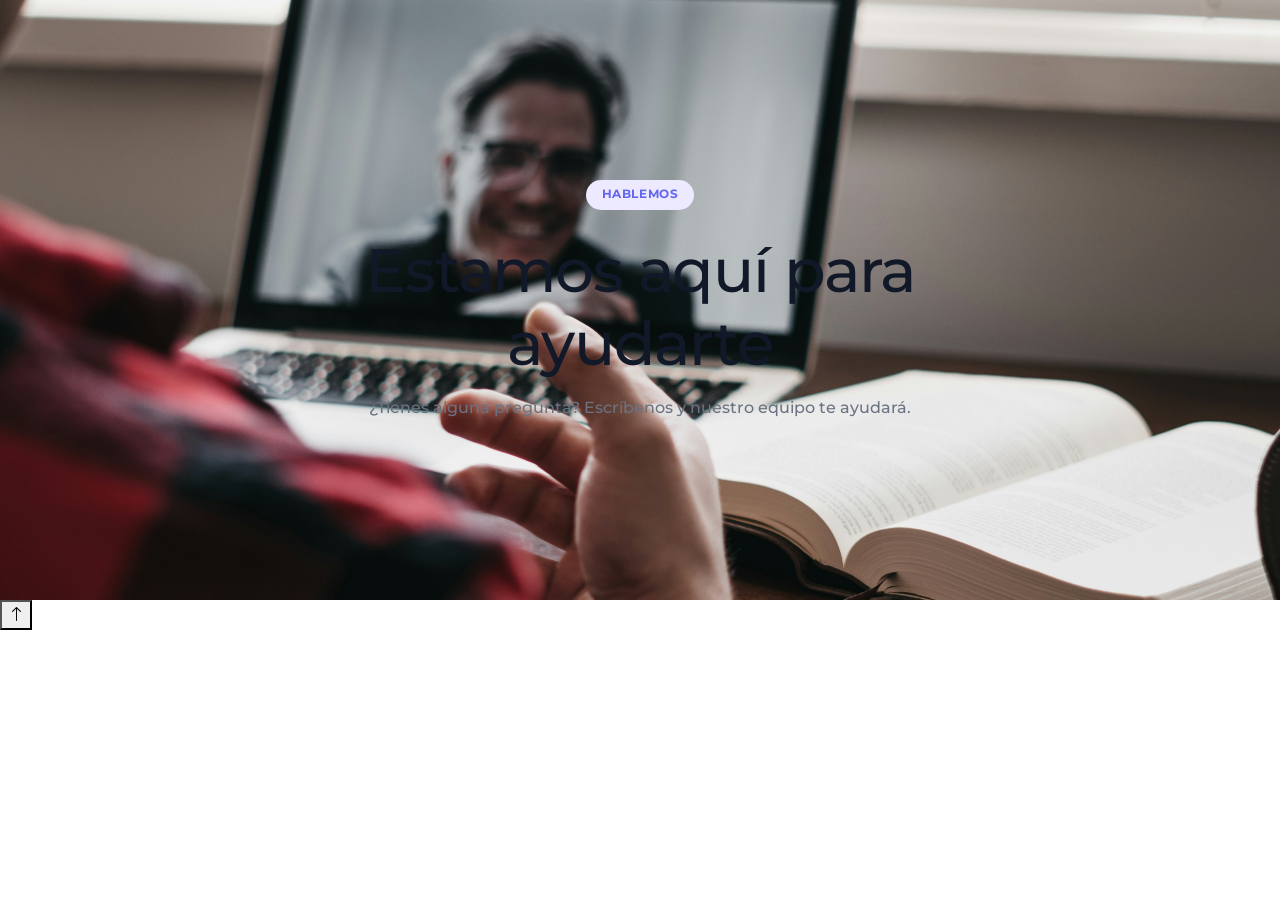
==== contactanos.html @ 142af4db "feat: banner de contactanos" ====
<!DOCTYPE html>
<html lang="es">
<head>
  <meta charset="UTF-8" />
  <meta name="viewport" content="width=device-width, initial-scale=1.0" />
  <title>Contáctanos | SkillUp</title>

  <!-- Bootstrap (el navbar usa sus clases) -->
  <link
    href="https://cdn.jsdelivr.net/npm/bootstrap@5.3.3/dist/css/bootstrap.min.css"
    rel="stylesheet"/>
    <link
  rel="stylesheet"
  href="https://cdn.jsdelivr.net/npm/bootstrap-icons@1.11.3/font/bootstrap-icons.min.css"/>
  <link rel="preconnect" href="https://fonts.googleapis.com" />
  <link rel="preconnect" href="https://fonts.gstatic.com" crossorigin />
  <link
    href="https://fonts.googleapis.com/css2?family=Montserrat:wght@400;500;600;700;800&display=swap"
    rel="stylesheet"/>

  <!-- Estilos del proyecto -->
  <link rel="stylesheet" href="css/style.css" />
  <link rel="stylesheet" href="css/index.css" />
  <link rel="stylesheet" href="css/footer.css" />
  <link rel="stylesheet" href="css/banner.css" />
</head>

<body>
  
  <div id="header"></div>

  <main>
    <div id="banner"></div>
  </main>

  
  <div id="footer"></div>

 
  <script src="https://cdn.jsdelivr.net/npm/bootstrap@5.3.3/dist/js/bootstrap.bundle.min.js"></script>
  <script src="Js/componentes.js"></script>
  <script src="Js/script.js"></script>
</body>
</html>
---- css/banner.css ----
.banner-contacto {
  position: relative;
  width: 100%;
  min-height: 450px;
  display: flex;
  align-items: center;
  justify-content: center;
  text-align: center;
  overflow: hidden;
  font-family: 'Montserrat', sans-serif;
   min-height: 600px; /* antes 450px */
}

/* Capa de imágenes */
.banner-contacto__fondo {
  position: absolute;
  inset: 0;
  z-index: 0;
}

.banner-contacto__fondo img {
  position: absolute;
  inset: 0;
  width: 100%;
  height: 100%;
  object-fit: cover;
  object-position: center 20%; /* ← agrega esto */
  opacity: 0;
  transition: opacity 1s ease;
}

.banner-contacto__fondo img.activa {
  opacity: 1;
}

/* Velo del mismo gris suave que #seccion-encabezado */
.banner-contacto::after {
  background: rgba(17, 24, 39, 0.55);
}

.banner-contacto__titulo {
  font-size: clamp(2rem, 5vw, 3.8rem);
  font-weight: 500;
  letter-spacing: -0.02em;
  line-height: 1.2;
  color: #ffffff; /* antes #111827 */
  margin: 0 0 16px;
}

.banner-contacto__subtitulo {
  font-size: 1rem;
  font-weight: 500;
  color: #0c2353; /* antes #6b7280 */
  margin: 0;
}

/* Texto por encima de todo */
.banner-contacto__contenido {
  position: relative;
  z-index: 2;
  max-width: 800px;
  padding: 80px 24px;
}

.banner-contacto__etiqueta {
  display: inline-block;
  font-size: 0.72rem;
  font-weight: 700;
  letter-spacing: 0.05em;
  text-transform: uppercase;
  padding: 6px 16px;
  border-radius: 50px;
  margin-bottom: 24px;
  background-color: #ede9fe;
  color: #6366f1;
}

.banner-contacto__titulo {
  font-size: clamp(2rem, 5vw, 3.8rem);
  font-weight: 500;
  letter-spacing: -0.02em;
  line-height: 1.2;
  color: #111827;
  margin: 0 0 16px;
}

.banner-contacto__subtitulo {
  font-size: 1rem;
  font-weight: 500;
  color: #6b7280;
  margin: 0;
}

@media (max-width: 768px) {
  .banner-contacto {
    min-height: 350px;
  }

  .banner-contacto__contenido {
    padding: 50px 24px;
  }
}
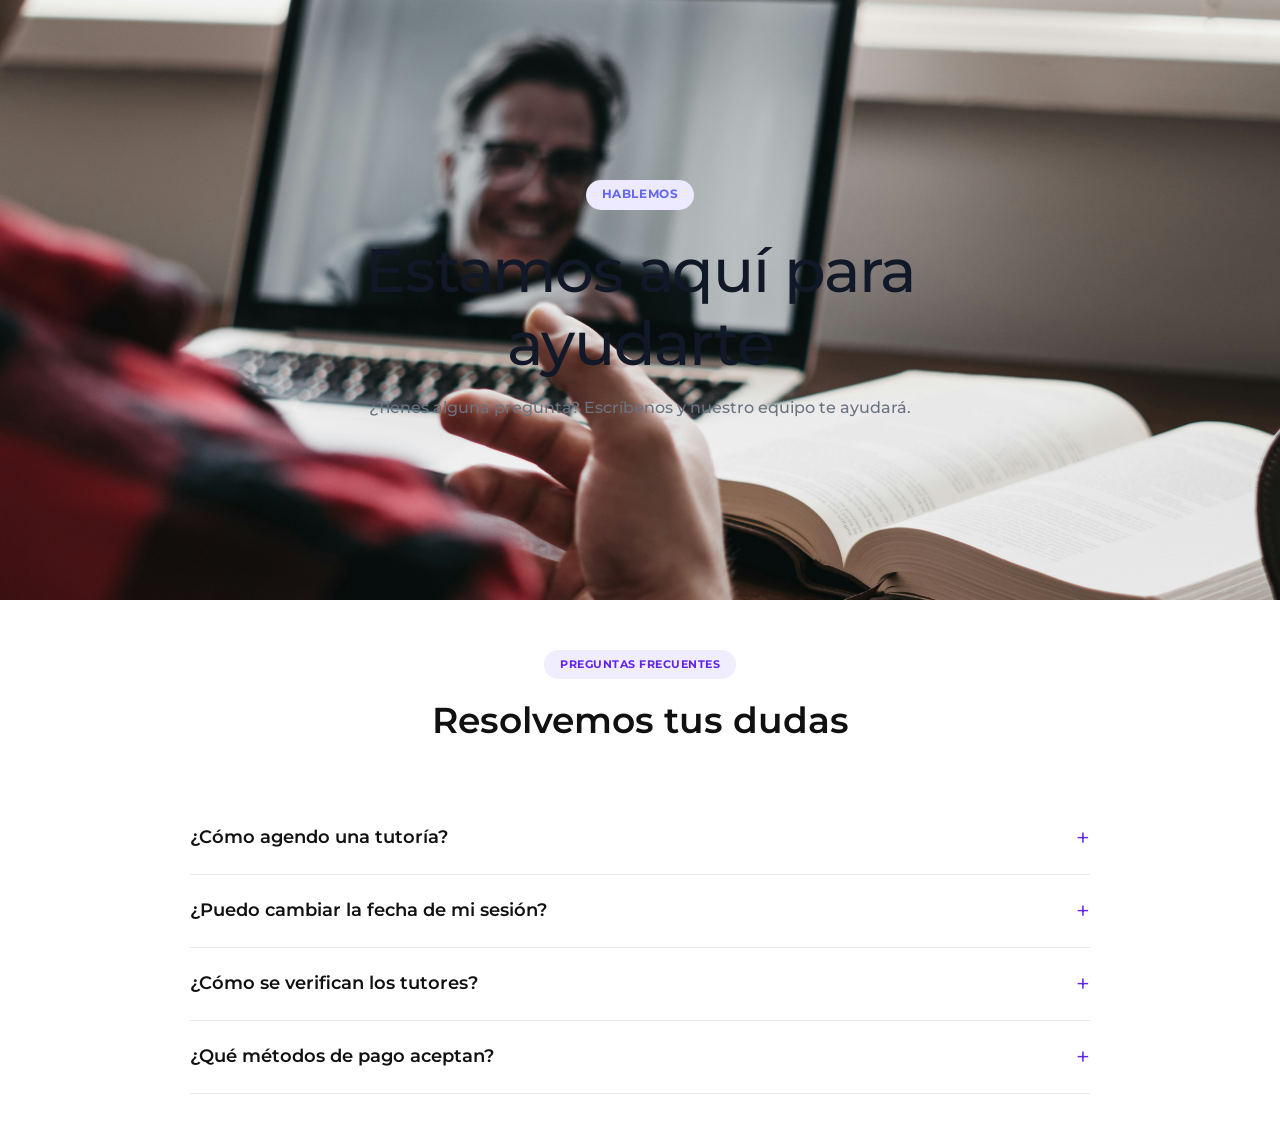
==== commit 81c2b6a9: "se añade preguntas" ====
--- a/contactanos.html
+++ b/contactanos.html
@@ -23,6 +23,7 @@
   <link rel="stylesheet" href="css/index.css" />
   <link rel="stylesheet" href="css/footer.css" />
   <link rel="stylesheet" href="css/banner.css" />
+  <link rel="stylesheet" href="/css/preguntas.css">
 </head>
 
 <body>
@@ -31,6 +32,8 @@
 
   <main>
     <div id="banner"></div>
+    <div id="preguntas"></div>
+
   </main>
 
   
@@ -39,6 +42,8 @@
  
   <script src="https://cdn.jsdelivr.net/npm/bootstrap@5.3.3/dist/js/bootstrap.bundle.min.js"></script>
   <script src="Js/componentes.js"></script>
+  <script src="/Js/preguntas.js"></script>
   <script src="Js/script.js"></script>
+  
 </body>
 </html>
--- a/css/style.css
+++ b/css/style.css
@@ -0,0 +1,422 @@
+/* botón y tarjetas - brandon */
+
+.mi-boton-centro {
+
+    display: block !important;
+
+    margin-left: auto !important;
+
+    margin-right: auto !important;
+ 
+    margin-top: 30px !important;
+
+    margin-bottom: 30px !important;
+ 
+    background-color: #4A20E8 !important;
+
+    border-color: #4A20E8 !important;
+
+    color: #ffffff !important;
+
+    box-shadow: 0px 8px 20px rgba(0, 0, 0, 0.35) !important;
+
+    transition: all 0.3s ease-in-out !important;
+
+}
+ 
+.tarjeta-sombra {
+
+    box-shadow: 0px 10px 30px rgba(0, 0, 0, 0.20) !important;
+ 
+    border-radius: 8px;
+
+}
+ 
+* {
+
+    font-family: 'Montserrat', sans-serif !important;
+
+}
+ 
+.mi-boton-centro:hover {
+
+    transform: translateY(-2px) scale(1.03) !important;
+ 
+    background-color: #3512be !important;
+
+    border-color: #3512be !important;
+ 
+    box-shadow: 0px 15px 30px rgba(74, 32, 232, 0.6) !important;
+
+    cursor: pointer;
+
+}
+ 
+/* grid de las cartas del equipo (las clases grid de tailwind no existen en bootstrap) */
+
+.grid.grid-cols-4 {
+
+  display: grid;
+
+  grid-template-columns: repeat(4, 1fr);
+
+  gap: 1.5rem;
+
+  justify-items: center;
+
+}
+ 
+.card.tarjeta-sombra {
+
+  max-width: 100%;
+
+}
+ 
+@media (max-width: 992px) {
+
+  .grid.grid-cols-4 { grid-template-columns: repeat(2, 1fr); }
+
+}
+ 
+@media (max-width: 576px) {
+
+  .grid.grid-cols-4 { grid-template-columns: 1fr; }
+
+}
+ 
+/* valores - alan */
+
+.valores {
+
+  padding: 4rem 1.5rem;
+
+  text-align: center;
+
+}
+ 
+.valores__badge {
+
+  display: inline-block;
+
+  padding: 0.25rem 0.9rem;
+
+  border-radius: 999px;
+
+  background: #ece8ff;
+
+  color: #6c47ff;
+
+  font-size: 0.7rem;
+
+  font-weight: 600;
+
+  text-transform: uppercase;
+
+  letter-spacing: 0.05em;
+
+}
+ 
+.valores__titulo {
+
+  margin: 0.75rem 0 2.5rem;
+
+  font-size: 1.75rem;
+
+}
+ 
+.valores__grid {
+
+  display: grid;
+
+  grid-template-columns: repeat(5, 1fr);
+
+  gap: 1rem;
+
+  max-width: 1100px;
+
+  margin: 0 auto;
+
+}
+ 
+.valor-card {
+
+  display: flex;
+
+  flex-direction: column;
+
+  align-items: center;
+
+  gap: 0.75rem;
+
+  padding: 1.5rem 1rem;
+
+  background: #fff;
+
+  border: 1px solid #eee;
+
+  border-radius: 12px;
+
+  box-shadow: 0 20px 40px rgba(109, 108, 116, 0.226);
+
+}
+ 
+.valor-card__icono {
+
+  display: grid;
+
+  place-items: center;
+
+  width: 44px;
+
+  height: 44px;
+
+  border-radius: 10px;
+
+  background: #ece8ff;
+
+  color: #6c47ff;
+
+  font-size: 1.25rem;
+
+}
+ 
+.valor-card h3 {
+
+  margin: 0;
+
+  font-size: 0.9rem;
+
+  font-weight: 600;
+
+}
+ 
+/*  para la tablet */
+
+@media (max-width: 992px) {
+
+  .valores__grid { grid-template-columns: repeat(3, 1fr); }
+
+}
+ 
+/*  para movil */
+
+@media (max-width: 576px) {
+
+  .valores__grid { grid-template-columns: repeat(2, 1fr); }
+
+}
+ 
+ 
+.cta {
+
+  padding: 0 1.5rem 4rem;
+
+}
+ 
+.cta__box {
+
+  max-width: 800px;
+
+  margin: 0 auto;
+
+  padding: 3rem 1.5rem;
+
+  border-radius: 16px;
+
+  background: #6c47ff;
+
+  color: #fff;
+
+  text-align: center;
+
+  box-shadow: 0 20px 40px rgba(109, 108, 116, 0.468);
+
+}
+ 
+.cta__box h2 {
+
+  margin: 0 0 0.5rem;
+
+  font-size: 1.75rem;
+
+}
+ 
+.cta__box p {
+
+  margin: 0 0 1.5rem;
+
+  font-size: 0.9rem;
+
+  opacity: 0.9;
+
+}
+ 
+.cta__btn {
+
+  display: inline-flex;
+
+  align-items: center;
+
+  gap: 0.5rem;
+
+  padding: 0.6rem 1.25rem;
+
+  border-radius: 8px;
+
+  background: #fff;
+
+  color: #1a1a2e;
+
+  font-size: 0.85rem;
+
+  font-weight: 600;
+
+  text-decoration: none;
+
+}
+ 
+/* animaciones - alan */
+
+.reveal {
+
+  opacity: 0;
+
+  transition: transform 0.3s ease, box-shadow 0.3s ease;
+
+}
+ 
+.reveal.visible {
+
+  opacity: 1;
+
+  animation: aparecer 0.7s ease backwards;
+
+}
+ 
+.reveal.visible:not(.cta__box):hover {
+
+  transform: translateY(-6px) scale(1.04);
+
+  box-shadow: 0 18px 40px rgba(108, 71, 255, 0.25) !important;
+
+}
+ 
+@keyframes aparecer {
+
+  from {
+
+    opacity: 0;
+
+    filter: blur(10px);
+
+    transform: translateY(30px) scale(0.96);
+
+  }
+
+}
+ 
+.cta__btn {
+
+  transition: transform 0.25s ease, box-shadow 0.25s ease;
+
+}
+ 
+.cta__btn:hover {
+
+  transform: translateY(-3px) scale(1.05);
+
+  box-shadow: 0 8px 20px rgba(0, 0, 0, 0.25);
+
+}
+ 
+.cta__btn i {
+
+  transition: transform 0.25s ease;
+
+}
+ 
+.cta__btn:hover i {
+
+  transform: translateX(4px);
+
+}
+
+.navbar-brand {
+  display: inline-block;
+  transition: transform 0.3s ease;
+}
+
+.navbar-brand:hover {
+  transform: scale(1.08);
+}
+
+.btn-agendar {
+  transition: transform 0.25s ease, box-shadow 0.25s ease;
+}
+
+.btn-agendar:hover {
+  transform: translateY(-3px) scale(1.05);
+  box-shadow: 0 8px 20px rgba(0, 0, 0, 0.25);
+}
+
+.btn-subir {
+  position: fixed;
+  right: 1.5rem;
+  bottom: 1.5rem;
+  z-index: 1000;
+  display: grid;
+  place-items: center;
+  width: 48px;
+  height: 48px;
+  border: none;
+  border-radius: 50%;
+  background: #6c47ff;
+  color: #fff;
+  font-size: 1.25rem;
+  cursor: pointer;
+  box-shadow: 0 10px 25px rgba(109, 71, 255, 0.4);
+  opacity: 0;
+  pointer-events: none;
+  transform: translateY(20px);
+  transition: opacity 0.3s ease, transform 0.3s ease;
+}
+
+.btn-subir.visible {
+  opacity: 1;
+  pointer-events: auto;
+  transform: none;
+}
+
+.btn-subir.visible:hover {
+  transform: translateY(-4px) scale(1.08);
+}
+
+/* boton "las personas detras" igual al de agendar - alan */
+.mi-boton-centro {
+  width: fit-content !important;
+  padding: 0.6rem 1.25rem !important;
+  border-radius: 8px !important;
+  font-size: 0.9rem !important;
+  font-weight: 600 !important;
+  box-shadow: none !important;
+  transition: transform 0.25s ease, box-shadow 0.25s ease, background-color 0.25s ease !important;
+}
+
+.mi-boton-centro:hover {
+  transform: translateY(-3px) scale(1.05) !important;
+  box-shadow: 0 8px 20px rgba(0, 0, 0, 0.25) !important;
+}
+
+/* cartas del equipo parejas - alan */
+.grid.grid-cols-4 > div {
+  display: flex;
+  width: 100%;
+  justify-content: center;
+}
+
+.card.tarjeta-sombra .card-img {
+  width: 100%;
+  aspect-ratio: 1 / 1;
+  object-fit: cover;
+  object-position: top;
+} 
--- a/css/preguntas.css
+++ b/css/preguntas.css
@@ -0,0 +1,123 @@
+/* Definición de variables de diseño */
+:root {
+    --fuente-principal: 'Montserrat', sans-serif;
+    --color-fondo: #ffffff;
+    --color-texto-principal: #111111;
+    --color-texto-secundario: #555555;
+    --color-primario: #6324ee;
+    --color-fondo-insignia: #f0edff;
+    --color-borde: #eaeaea;
+}
+
+/* Estilos generales del documento */
+body {
+    font-family: var(--fuente-principal);
+    background-color: var(--color-fondo);
+    color: var(--color-texto-principal);
+    margin: 0;
+    padding: 0;
+}
+
+/* Contenedor principal que envuelve la sección para tu index.html */
+.seccion-preguntas-contenedor {
+    width: 100%;
+    padding: 40px 20px;
+    display: flex;
+    justify-content: center;
+    align-items: center;
+    box-sizing: border-box;
+}
+
+/* Sección principal */
+.seccion-preguntas {
+    
+    width: 100%;
+    max-width: 900px;
+    margin: 50px auto;
+    text-align: center; 
+}
+
+/* Insignia superior */
+.insignia-preguntas {
+    display: inline-block;
+    background-color: var(--color-fondo-insignia);
+    color: var(--color-primario);
+    padding: 6px 16px;
+    border-radius: 50px;
+    font-size: 11px;
+    font-weight: 700;
+    letter-spacing: 0.5px;
+    margin-bottom: 20px;
+}
+
+/* Título principal */
+.titulo-principal {
+    font-size: 36px;
+    font-weight: 600;
+    margin-bottom: 60px;
+    color: var(--color-texto-principal);
+}
+
+/* Contenedor de la lista */
+.contenedor-preguntas {
+    text-align: left;
+    display: flex;
+    flex-direction: column;
+}
+
+/* Cada ítem de pregunta */
+.item-pregunta {
+    padding: 24px 0;
+    border-bottom: 1px solid var(--color-borde);
+}
+
+/* Cabecera de la pregunta (Texto + Icono) */
+.cabecera-pregunta {
+    display: flex;
+    justify-content: space-between;
+    align-items: center;
+    cursor: pointer;
+}
+
+.cabecera-pregunta h3 {
+    font-size: 18px;
+    font-weight: 600;
+    margin: 0;
+    color: var(--color-texto-principal);
+}
+
+/* Icono de más (+) con transición suave al rotar */
+.icono-pregunta {
+    font-size: 24px;
+    color: var(--color-primario);
+    font-weight: 400;
+    line-height: 1;
+    transition: transform 0.3s ease;
+}
+
+/* Contenedor colapsable de la respuesta */
+.contenedor-respuesta {
+    max-height: 0;
+    overflow: hidden;
+    transition: max-height 0.3s ease-out, margin-top 0.3s ease-out;
+}
+
+/* Texto de la respuesta */
+.respuesta-pregunta {
+    font-size: 14px;
+    color: var(--color-texto-secundario);
+    margin-top: 0;
+    margin-bottom: 0;
+    line-height: 1.5;
+    max-width: 85%;
+}
+
+/* --- Clases activadas por JavaScript --- */
+.item-pregunta.activo .contenedor-respuesta {
+    max-height: 150px;
+    margin-top: 12px;
+}
+
+.item-pregunta.activo .icono-pregunta {
+    transform: rotate(45deg);
+}
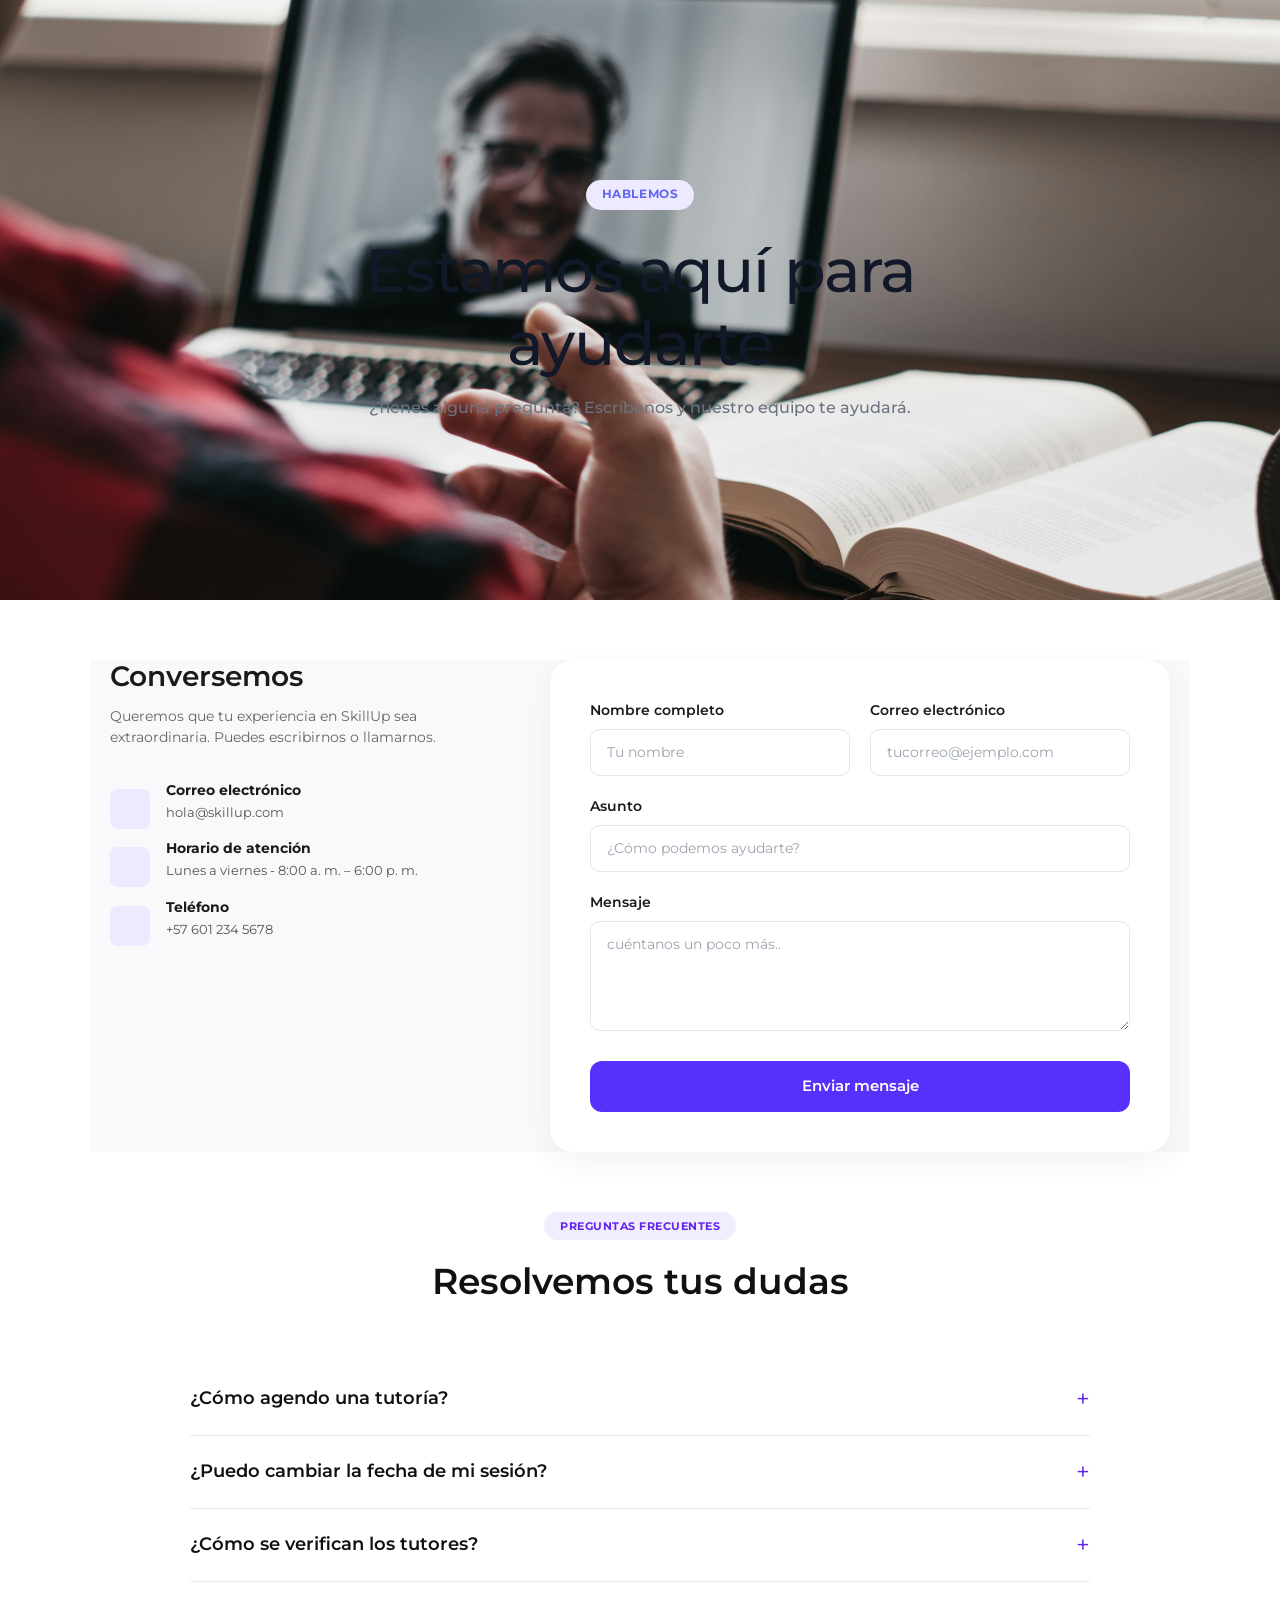
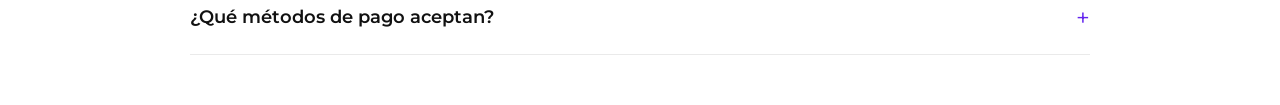
==== commit 7e3622c7: "feat: formulario de contacto en contactanos" ====
--- a/contactanos.html
+++ b/contactanos.html
@@ -23,7 +23,8 @@
   <link rel="stylesheet" href="css/index.css" />
   <link rel="stylesheet" href="css/footer.css" />
   <link rel="stylesheet" href="css/banner.css" />
-  <link rel="stylesheet" href="/css/preguntas.css">
+  <link rel="stylesheet" href="./formulario-correo/style-formulario-correo.css"/>
+  <link rel="stylesheet" href="/css/preguntas.css"/>
 </head>
 
 <body>
@@ -32,6 +33,7 @@
 
   <main>
     <div id="banner"></div>
+    <div id="formulario-correo"></div>
     <div id="preguntas"></div>
 
   </main>
@@ -42,6 +44,7 @@
  
   <script src="https://cdn.jsdelivr.net/npm/bootstrap@5.3.3/dist/js/bootstrap.bundle.min.js"></script>
   <script src="Js/componentes.js"></script>
+  <script src="./formulario-correo/formulario-script.js"></script>
   <script src="/Js/preguntas.js"></script>
   <script src="Js/script.js"></script>
   
--- a/formulario-correo/style-formulario-correo.css
+++ b/formulario-correo/style-formulario-correo.css
@@ -0,0 +1,174 @@
+/* Contenedor Principal de la Sección */
+.fomulario-correo {
+    display: flex;
+    justify-content: space-between;
+    align-items: flex-start;
+    gap: 40px;
+    max-width: 1100px;
+    margin: 60px auto;
+    padding: 0 20px;
+    font-family: 'Segoe UI', Tahoma, Geneva, Verdana, sans-serif;
+    background-color: #f8f9fa; 
+}
+
+/* --- BLOQUE IZQUIERDO: INFORMACIÓN --- */
+.conversemos {
+    flex: 1;
+    max-width: 400px;
+}
+
+.conversemos h2 {
+    font-size: 28px;
+    color: #1a1a1a;
+    margin-bottom: 12px;
+    font-weight: 600;
+}
+
+.conversemos-desc {
+    color: #666;
+    font-size: 14px;
+    line-height: 1.5;
+    margin-bottom: 32px;
+}
+
+.conversemos-items-container {
+    display: flex;
+    flex-direction: column;
+    gap: 24px;
+}
+
+.conversemos-item {
+    display: flex;
+    align-items: center;
+    gap: 16px;
+}
+
+
+.icon-box {
+    width: 40px;
+    height: 40px;
+    background-color: #ede9fe; 
+    color: #6366f1; 
+    border-radius: 8px;
+    display: flex;
+    align-items: center;
+    justify-content: center;
+    font-size: 18px;
+}
+
+.conversemos-text strong {
+    display: block;
+    font-size: 14px;
+    color: #1a1a1a;
+    margin-bottom: 2px;
+}
+
+.conversemos-text p, .info-text a {
+    font-size: 13px;
+    color: #555;
+    text-decoration: none;
+}
+
+/* --- BLOQUE DERECHO: TARJETA DEL FORMULARIO --- */
+.contacto-card {
+    flex: 1.2;
+    background-color: #ffffff;
+    padding: 40px;
+    border-radius: 24px; 
+    box-shadow: 0 10px 30px rgba(0, 0, 0, 0.05); 
+}
+
+/* Cuadrícula interna del Formulario */
+.form-grid {
+    display: grid;
+    grid-template-columns: repeat(2, 1fr);
+    gap: 20px;
+}
+
+.form-group {
+    display: flex;
+    flex-direction: column;
+    gap: 8px;
+}
+
+/* Campos de Asunto y Mensaje ocupan las dos columnas */
+.form-group.full-width {
+    grid-column: span 2;
+}
+
+.form-group label {
+    font-size: 14px;
+    font-weight: 600;
+    color: #1a1a1a;
+}
+
+/* Estilo de los Inputs y Textareas */
+.form-group input, .form-group textarea {
+    width: 100%;
+    padding: 12px 16px;
+    border: 1px solid #e5e7eb;
+    border-radius: 10px;
+    font-size: 14px;
+    color: #333;
+    background-color: #fff;
+    outline: none;
+    transition: border-color 0.2s;
+}
+
+.form-group input::placeholder, .form-group textarea::placeholder {
+    color: #9ca3af;
+}
+
+/* Efecto de foco en los campos */
+.form-group input:focus, .form-group textarea:focus {
+    border-color: #6366f1;
+}
+
+/* Redimensionar el textarea solo verticalmente */
+.form-group textarea {
+    resize: vertical;
+}
+
+/* Botón Morado de Envío */
+.btn-enviar {
+    grid-column: span 2;
+    background-color: #5830fc; 
+    color: #ffffff;
+    border: none;
+    padding: 14px;
+    border-radius: 12px;
+    font-size: 15px;
+    font-weight: 600;
+    cursor: pointer;
+    transition: background-color 0.2s, transform 0.1s;
+    margin-top: 10px;
+}
+
+.btn-enviar:hover {
+    background-color: #431cd6;
+}
+
+.btn-enviar:active {
+    transform: scale(0.99);
+}
+
+/* --- RESPONSIVE DESIGN (Para Celulares) --- */
+@media (max-width: 768px) {
+    .contacto-section {
+        flex-direction: column;
+        gap: 40px;
+        margin: 30px auto;
+    }
+    
+    .form-grid {
+        grid-template-columns: 1fr;
+    }
+    
+    .form-group.full-width, .btn-enviar {
+        grid-column: span 1;
+    }
+    
+    .contacto-card {
+        padding: 24px;
+    }
+}
